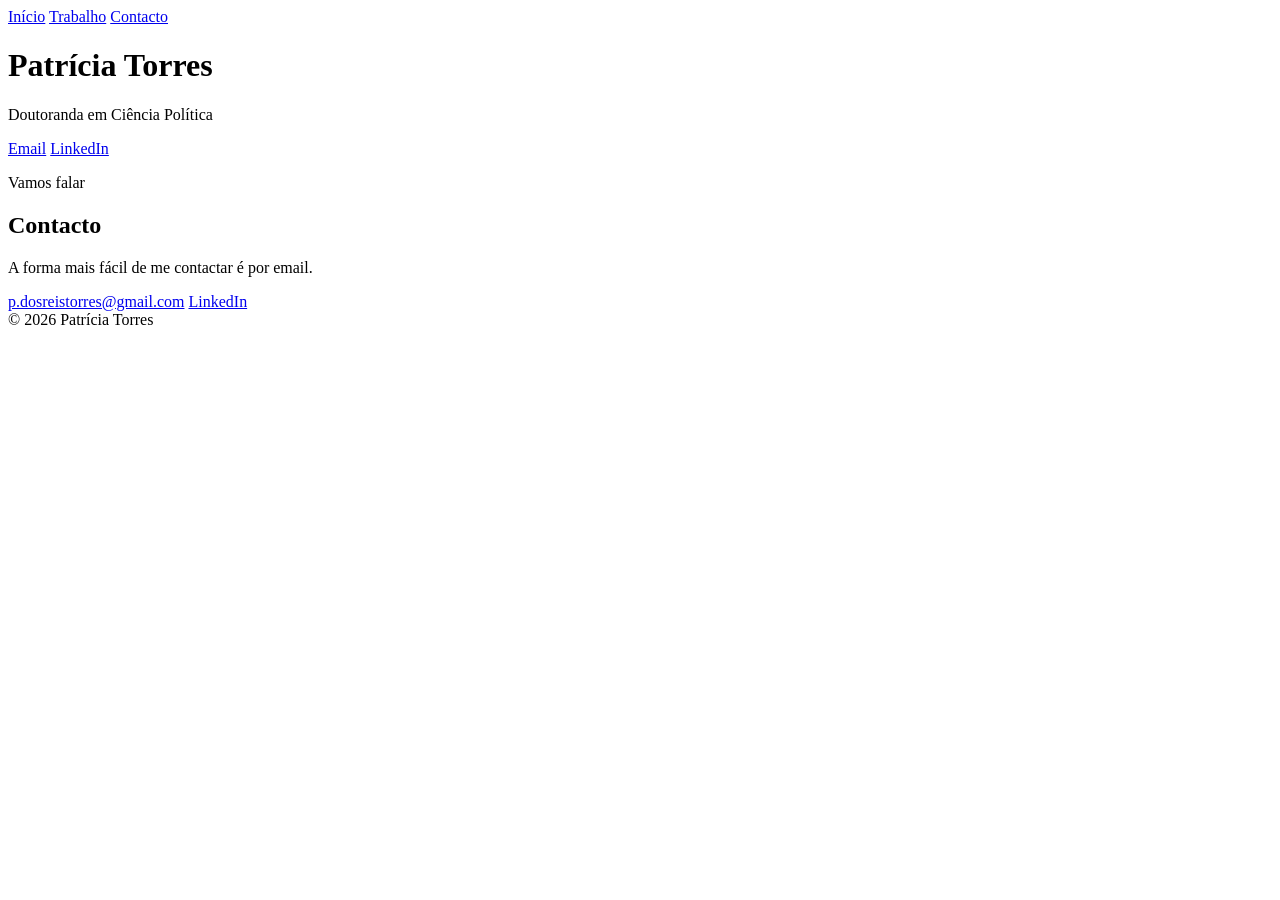
==== Contacto.html @ af95f4c5 "Add Contact page with email and LinkedIn links" ====
<!DOCTYPE html>
<html lang="pt">
<head>
<meta charset="UTF-8">
<meta name="viewport" content="width=device-width, initial-scale=1.0">
<title>Contacto · Patrícia Torres</title>
<link rel="stylesheet" href="style.css">
</head>
<body>

  <nav class="topnav">
    <a href="index.html">Início</a>
    <a href="trabalho.html">Trabalho</a>
    <a href="contacto.html" class="active">Contacto</a>
  </nav>

  <div class="layout">

    <div class="sidebar">
      <h1>Patrícia Torres</h1>
      <p class="tagline">Doutoranda em Ciência Política</p>
      <div class="links">
        <a href="mailto:p.dosreistorres@gmail.com">Email</a>
        <a href="https://linkedin.com/in/oteuperfil">LinkedIn</a>
      </div>
    </div>

    <div class="content">
      <p class="eyebrow">Vamos falar</p>
      <h2>Contacto</h2>
      <p>
        A forma mais fácil de me contactar é por email. 
      </p>
      <div class="links">
        <a href="mailto:p.dosreistorres@gmail.com">p.dosreistorres@gmail.com</a>
        <a href="https://linkedin.com/in/oteuperfil">LinkedIn</a>
      </div>
    </div>

  </div>

  <footer>© 2026 Patrícia Torres</footer>

</body>
</html>
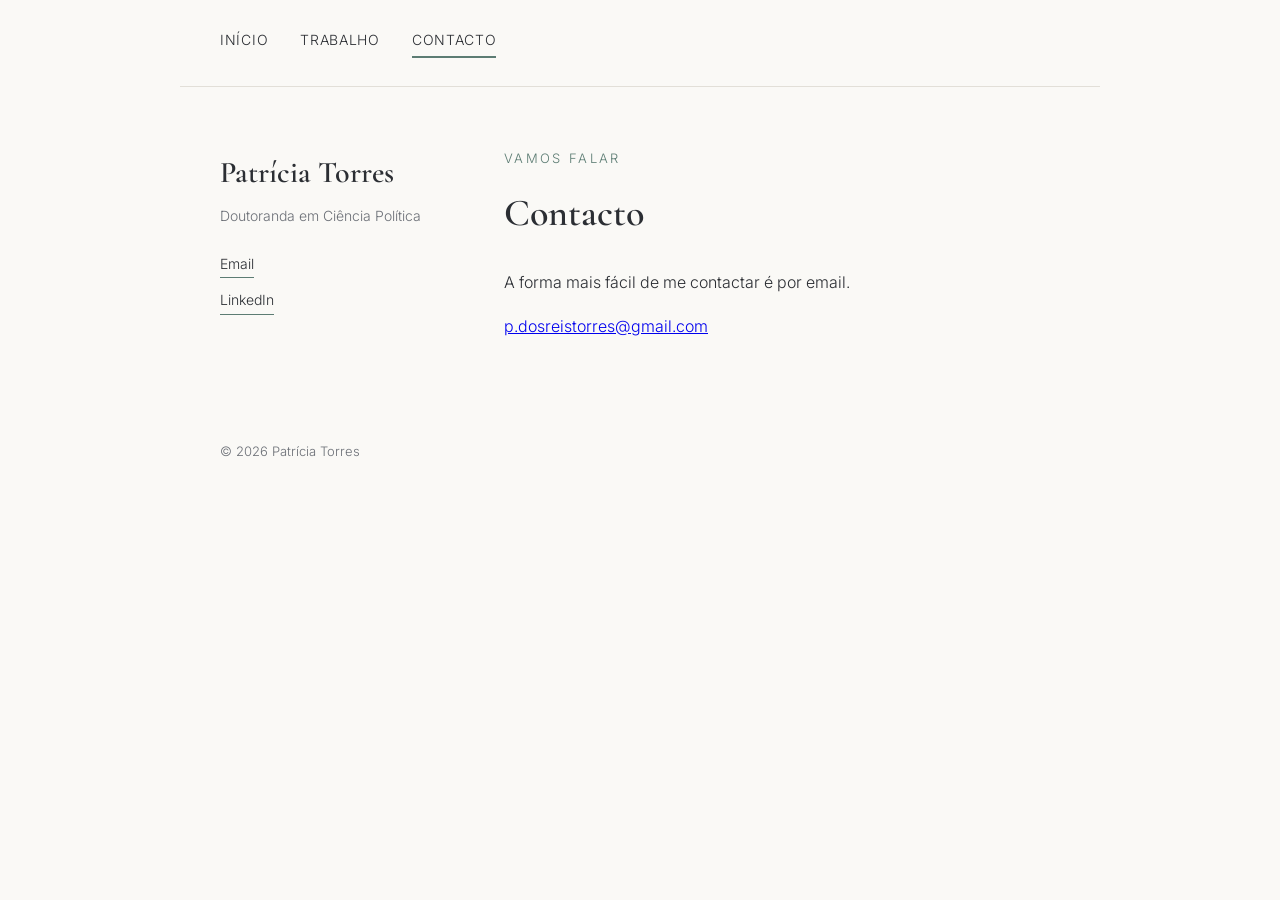
==== commit 6c815102: "Update Contacto.html" ====
--- a/Contacto.html
+++ b/Contacto.html
@@ -33,8 +33,8 @@
       </p>
       <div class="links">
         <a href="mailto:p.dosreistorres@gmail.com">p.dosreistorres@gmail.com</a>
-        <a href="https://linkedin.com/in/oteuperfil">LinkedIn</a>
-      </div>
+     
+    </div>
     </div>
 
   </div>
--- a/style.css
+++ b/style.css
@@ -0,0 +1,131 @@
+@import url('https://fonts.googleapis.com/css2?family=Cormorant+Garamond:wght@400;500;600&family=Inter:wght@300;400;500&display=swap');
+
+:root{
+  --bg: #FAF9F6;
+  --ink: #2B2E33;
+  --ink-soft: #6B6F76;
+  --accent: #5C7C73;
+  --line: #E2DFD8;
+}
+
+*{ box-sizing: border-box; }
+
+body{
+  margin: 0;
+  background: var(--bg);
+  color: var(--ink);
+  font-family: 'Inter', sans-serif;
+  font-weight: 300;
+  line-height: 1.7;
+}
+
+nav.topnav{
+  display: flex;
+  gap: 32px;
+  padding: 28px 40px;
+  border-bottom: 1px solid var(--line);
+  max-width: 920px;
+  margin: 0 auto;
+}
+
+nav.topnav a{
+  color: var(--ink);
+  text-decoration: none;
+  font-size: 14px;
+  letter-spacing: 0.05em;
+  text-transform: uppercase;
+  padding-bottom: 4px;
+  border-bottom: 2px solid transparent;
+  transition: border-color 0.2s ease;
+}
+
+nav.topnav a.active,
+nav.topnav a:hover{
+  border-bottom-color: var(--accent);
+}
+
+.layout{
+  max-width: 920px;
+  margin: 0 auto;
+  padding: 60px 40px 100px;
+  display: flex;
+  gap: 64px;
+}
+
+.sidebar{
+  width: 220px;
+  flex-shrink: 0;
+}
+
+.sidebar h1{
+  font-family: 'Cormorant Garamond', serif;
+  font-weight: 600;
+  font-size: 30px;
+  margin: 0 0 6px;
+}
+
+.sidebar .tagline{
+  font-size: 14px;
+  color: var(--ink-soft);
+  margin: 0 0 24px;
+}
+
+.sidebar .links{
+  display: flex;
+  flex-direction: column;
+  gap: 10px;
+}
+
+.sidebar .links a{
+  color: var(--ink);
+  text-decoration: none;
+  font-size: 14px;
+  border-bottom: 1px solid var(--accent);
+  padding-bottom: 2px;
+  width: fit-content;
+  transition: opacity 0.2s ease;
+}
+
+.sidebar .links a:hover{
+  opacity: 0.6;
+}
+
+.content{
+  flex: 1;
+  min-width: 0;
+}
+
+.content .eyebrow{
+  font-size: 13px;
+  letter-spacing: 0.18em;
+  text-transform: uppercase;
+  color: var(--accent);
+  margin-bottom: 12px;
+}
+
+.content h2{
+  font-family: 'Cormorant Garamond', serif;
+  font-weight: 600;
+  font-size: 38px;
+  margin: 0 0 24px;
+}
+
+.content p{
+  font-size: 16px;
+  margin: 0 0 16px;
+}
+
+footer{
+  max-width: 920px;
+  margin: 0 auto;
+  padding: 0 40px 60px;
+  font-size: 13px;
+  color: var(--ink-soft);
+}
+
+@media (max-width: 640px){
+  .layout{ flex-direction: column; gap: 40px; padding: 40px 24px 80px; }
+  nav.topnav{ padding: 24px 24px; flex-wrap: wrap; gap: 20px; }
+  .sidebar{ width: 100%; }
+  .content h2{ font-size: 30px; }
+}
